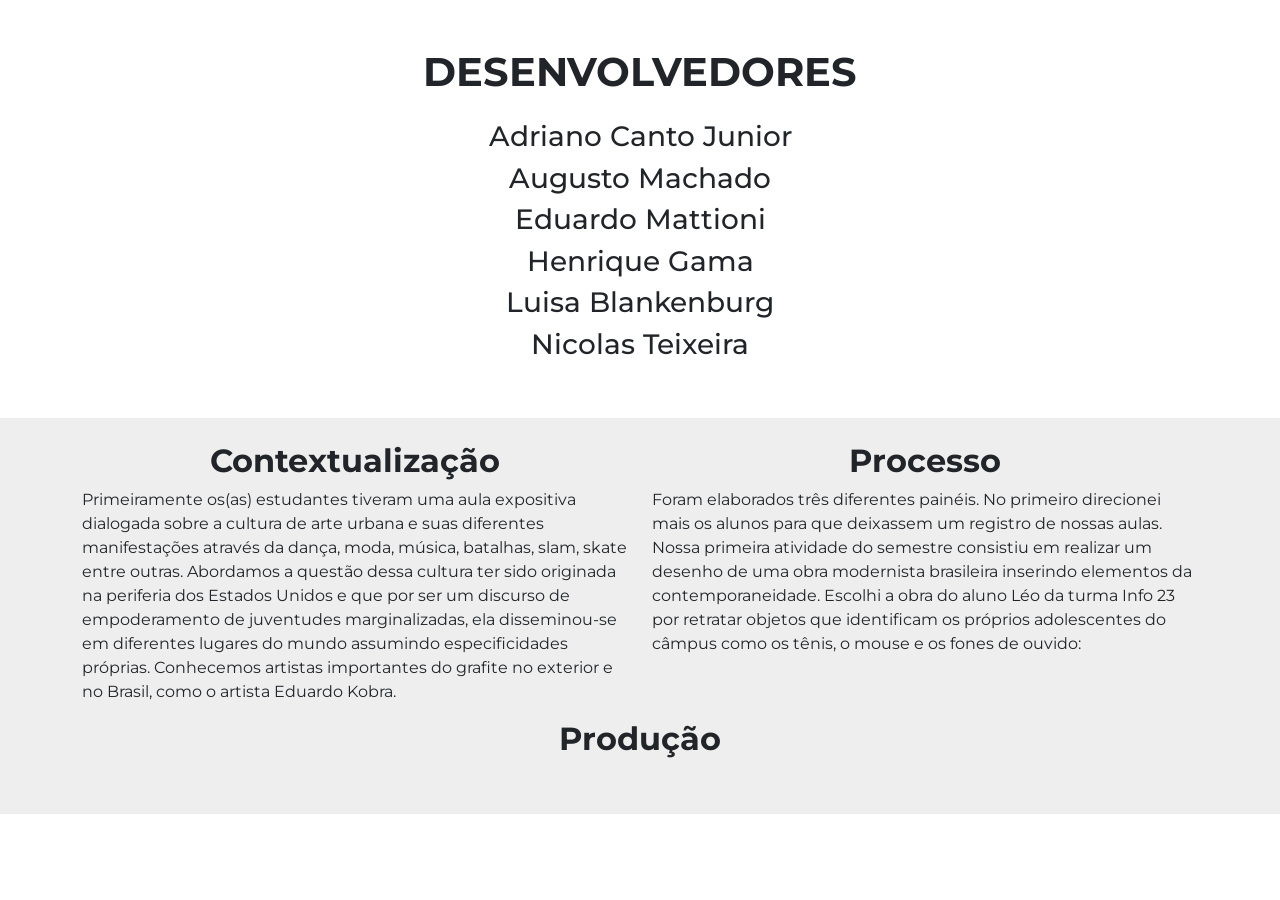
==== index.html @ 9ebeb899 "Add files via upload" ====
<!DOCTYPE html>
<html lang="en">

<head>
    <meta charset="UTF-8">
    <meta name="viewport" content="width=device-width, initial-scale=1.0">
    <link href="https://cdn.jsdelivr.net/npm/bootstrap@5.3.8/dist/css/bootstrap.min.css" rel="stylesheet"
        integrity="sha384-sRIl4kxILFvY47J16cr9ZwB07vP4J8+LH7qKQnuqkuIAvNWLzeN8tE5YBujZqJLB" crossorigin="anonymous">
    <script src="https://cdn.jsdelivr.net/npm/bootstrap@5.3.8/dist/js/bootstrap.bundle.min.js"
        integrity="sha384-FKyoEForCGlyvwx9Hj09JcYn3nv7wiPVlz7YYwJrWVcXK/BmnVDxM+D2scQbITxI"
        crossorigin="anonymous"></script>
    <link rel="preconnect" href="https://fonts.googleapis.com">
    <link rel="preconnect" href="https://fonts.gstatic.com" crossorigin>
    <link href="https://fonts.googleapis.com/css2?family=Montserrat:ital,wght@0,100..900;1,100..900&display=swap"
        rel="stylesheet">
    <link rel="stylesheet" href="style.css">
    <title>Document</title>
</head>

<body>
    <div class="cabecalho">
        <div class="container text-center">
            <div class="row">
                <div class="col"></div>
                <div class="col" id="pessoas">
                    <img class="img-fluid" src="img/Gemini_Generated_Image_yb9aywyb9aywyb9a.png" alt="">
                    <h1>Desenvolvedores</h1>
                    <h3>Adriano Canto Junior</h3>
                    <h3>Augusto Machado</h3>
                    <h3>Eduardo Mattioni</h3>
                    <h3>Henrique Gama</h3>
                    <h3>Luisa Blankenburg</h3>
                    <h3>Nicolas Teixeira</h3>
                </div>
                <div class="col"></div>
            </div>
        </div>
    </div>
    <div class="anna">
        <div class="container">
            <div class="row">
                <div class="col">
                    <h2 class="text-center">Contextualização</h2>
                    <p>Primeiramente os(as) estudantes tiveram uma aula expositiva dialogada sobre a cultura de arte
                        urbana e suas diferentes manifestações através da dança, moda, música, batalhas, slam, skate
                        entre outras.

                        Abordamos a questão dessa cultura ter sido originada na periferia dos Estados Unidos e que por
                        ser um discurso de empoderamento de juventudes marginalizadas, ela disseminou-se em diferentes
                        lugares do mundo assumindo especificidades próprias.

                        Conhecemos artistas importantes do grafite no exterior e no Brasil, como o artista Eduardo
                        Kobra.</p>
                </div>
                <div class="col">
                    <h2 class="text-center">Processo</h2>
                    <p>Foram elaborados três diferentes painéis. No primeiro direcionei mais os alunos para que
                        deixassem um registro de nossas aulas. Nossa primeira atividade do semestre consistiu em
                        realizar um desenho de uma obra modernista brasileira inserindo elementos da contemporaneidade.
                        Escolhi a obra do aluno Léo da turma Info 23 por retratar objetos que identificam os próprios
                        adolescentes do câmpus como os tênis, o mouse e os fones de ouvido:</p>
                </div>
            </div>
            <div class="row">
                <div class="col">
                    <h2 class="text-center">Produção</h2>
                    <img id="anna-img" class="img-fluid" src="img/IMG-20260318-WA0008.jpg" alt="">
                </div>
            </div>
        </div>
    </div>
</body>

</html>
---- style.css ----
body {
    font-family: "Montserrat", sans-serif;
}

h1{
    margin: 24px;
    font-weight: bold;
    text-transform: uppercase;
}

h2 {
    font-weight: bold;
}

.anna{
    background-color: #eee;
    padding: 24px;
}

#anna-img{
    width: 400px;
}

#pessoas{
    margin-bottom: 48px;
}
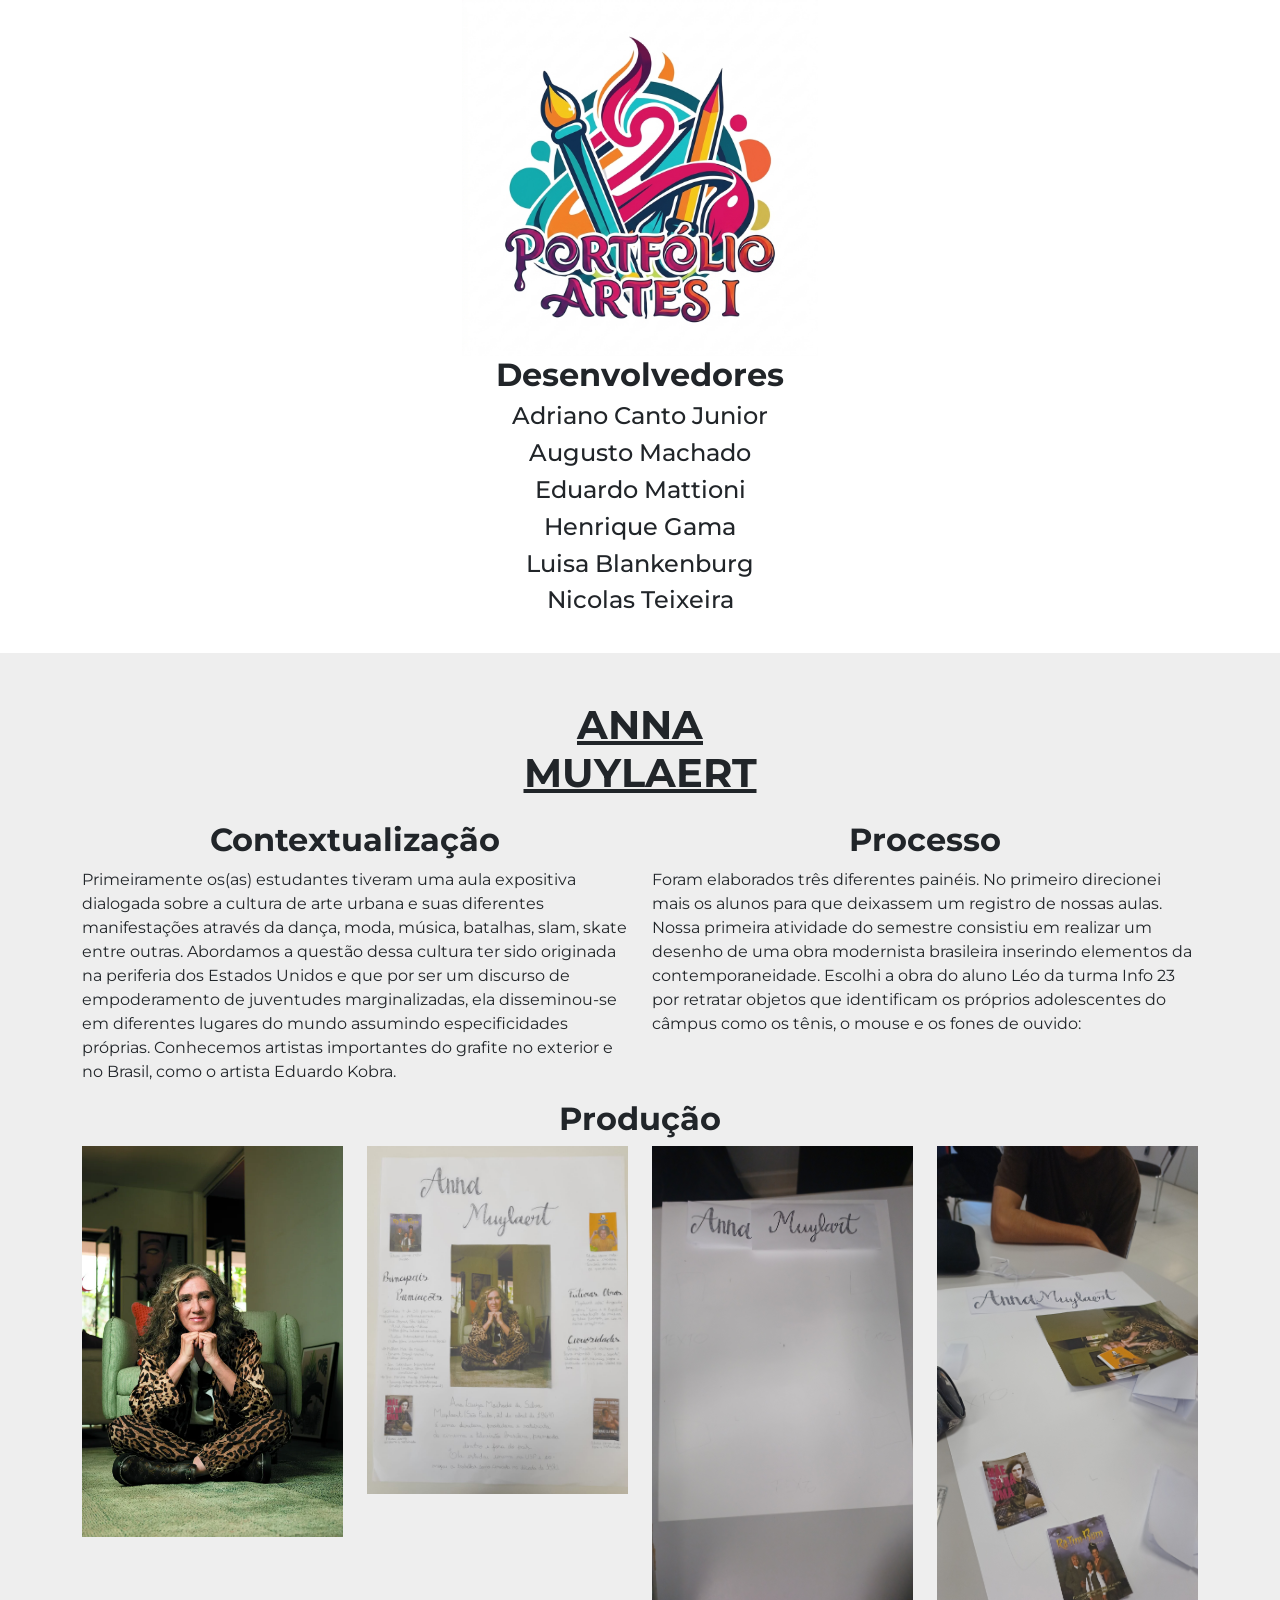
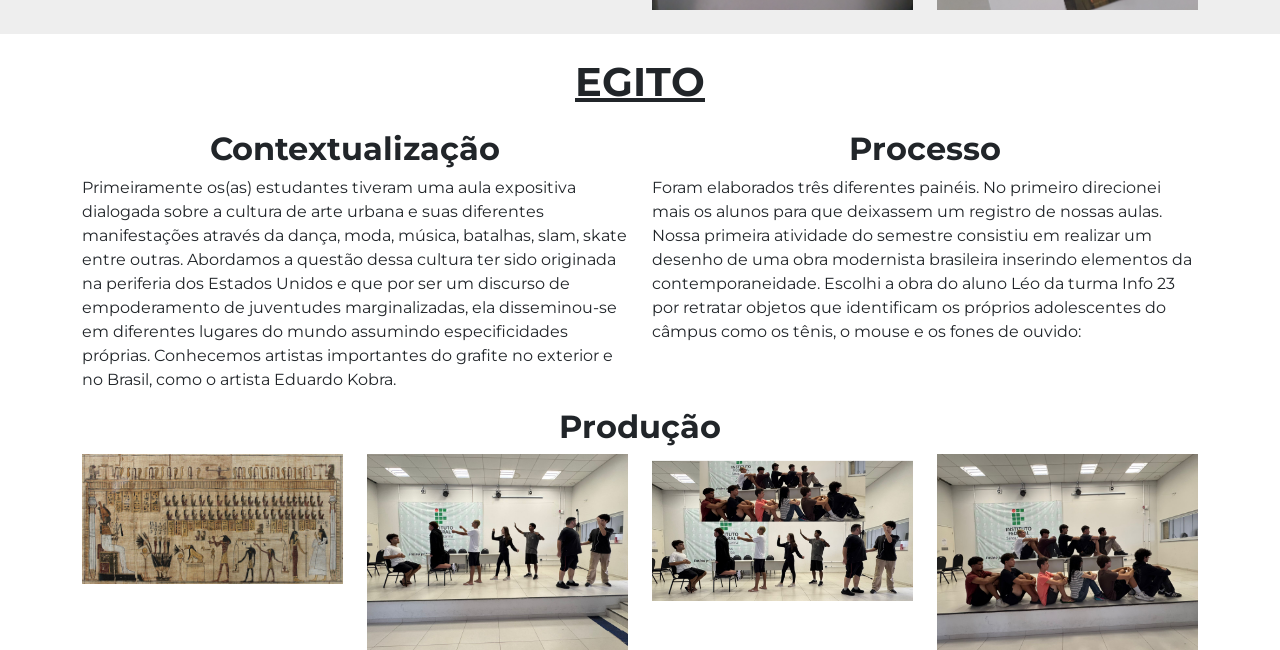
==== commit 88671c13: "Fazendo o Blog" ====
--- a/index.html
+++ b/index.html
@@ -23,20 +23,27 @@
             <div class="row">
                 <div class="col"></div>
                 <div class="col" id="pessoas">
-                    <img class="img-fluid" src="img/Gemini_Generated_Image_yb9aywyb9aywyb9a.png" alt="">
-                    <h1>Desenvolvedores</h1>
-                    <h3>Adriano Canto Junior</h3>
-                    <h3>Augusto Machado</h3>
-                    <h3>Eduardo Mattioni</h3>
-                    <h3>Henrique Gama</h3>
-                    <h3>Luisa Blankenburg</h3>
-                    <h3>Nicolas Teixeira</h3>
+                    <img class="img-fluid" src="img/logo.png" alt="">
+                    <h2>Desenvolvedores</h2>
+                    <h4>Adriano Canto Junior</h4>
+                    <h4>Augusto Machado</h4>
+                    <h4>Eduardo Mattioni</h4>
+                    <h4>Henrique Gama</h4>
+                    <h4>Luisa Blankenburg</h4>
+                    <h4>Nicolas Teixeira</h4>
                 </div>
                 <div class="col"></div>
             </div>
         </div>
     </div>
-    <div class="anna">
+    <div class="trabalho01">
+        <div class="row">
+            <div class="col"></div>
+            <div class="col">
+                <h1 class="titulo text-center">Anna Muylaert</h1>
+            </div>
+            <div class="col"></div>
+        </div>
         <div class="container">
             <div class="row">
                 <div class="col">
@@ -62,10 +69,64 @@
                 </div>
             </div>
             <div class="row">
+                <div class="col"></div>
                 <div class="col">
                     <h2 class="text-center">Produção</h2>
-                    <img id="anna-img" class="img-fluid" src="img/IMG-20260318-WA0008.jpg" alt="">
                 </div>
+                <div class="col"></div>
+            </div>
+            <div class="row">
+                <div class="col"><img class="img-fluid" src="img/ANNA/ANNA.png" alt=""></div>
+                <div class="col"><img class="img-fluid" src="img/ANNA/CARTAZ.jpg" alt=""></div>
+                <div class="col"><img class="img-fluid" src="img/ANNA/COMEÇO_CARTAZ.jpg" alt=""></div>
+                <div class="col"><img class="img-fluid" src="img/ANNA/FAZENDO_CARTAZ.jpg" alt=""></div>
+            </div>
+        </div>
+    </div>
+    <div class="trabalho02">
+        <div class="row">
+            <div class="col"></div>
+            <div class="col">
+                <h1 class="titulo text-center">Egito</h1>
+            </div>
+            <div class="col"></div>
+        </div>
+        <div class="container">
+            <div class="row">
+                <div class="col">
+                    <h2 class="text-center">Contextualização</h2>
+                    <p>Primeiramente os(as) estudantes tiveram uma aula expositiva dialogada sobre a cultura de arte
+                        urbana e suas diferentes manifestações através da dança, moda, música, batalhas, slam, skate
+                        entre outras.
+
+                        Abordamos a questão dessa cultura ter sido originada na periferia dos Estados Unidos e que por
+                        ser um discurso de empoderamento de juventudes marginalizadas, ela disseminou-se em diferentes
+                        lugares do mundo assumindo especificidades próprias.
+
+                        Conhecemos artistas importantes do grafite no exterior e no Brasil, como o artista Eduardo
+                        Kobra.</p>
+                </div>
+                <div class="col">
+                    <h2 class="text-center">Processo</h2>
+                    <p>Foram elaborados três diferentes painéis. No primeiro direcionei mais os alunos para que
+                        deixassem um registro de nossas aulas. Nossa primeira atividade do semestre consistiu em
+                        realizar um desenho de uma obra modernista brasileira inserindo elementos da contemporaneidade.
+                        Escolhi a obra do aluno Léo da turma Info 23 por retratar objetos que identificam os próprios
+                        adolescentes do câmpus como os tênis, o mouse e os fones de ouvido:</p>
+                </div>
+            </div>
+            <div class="row">
+                <div class="col"></div>
+                <div class="col">
+                    <h2 class="text-center">Produção</h2>
+                </div>
+                <div class="col"></div>
+            </div>
+            <div class="row">
+                <div class="col"><img class="img-fluid" src="img/EGITO/hieroglifos.jpg" alt=""></div>
+                <div class="col"><img class="img-fluid" src="img/EGITO/repilca1.jpg" alt=""></div>
+                <div class="col"><img class="img-fluid" src="img/EGITO/replica2.png" alt=""></div>
+                <div class="col"><img class="img-fluid" src="img/EGITO/replica3.jpg" alt=""></div>
             </div>
         </div>
     </div>
--- a/style.css
+++ b/style.css
@@ -12,15 +12,15 @@
     font-weight: bold;
 }
 
-.anna{
+.titulo{
+    text-decoration: underline;
+}
+
+.trabalho01{
     background-color: #eee;
     padding: 24px;
 }
 
-#anna-img{
-    width: 400px;
-}
-
 #pessoas{
-    margin-bottom: 48px;
+    margin-bottom: 30px;
 }
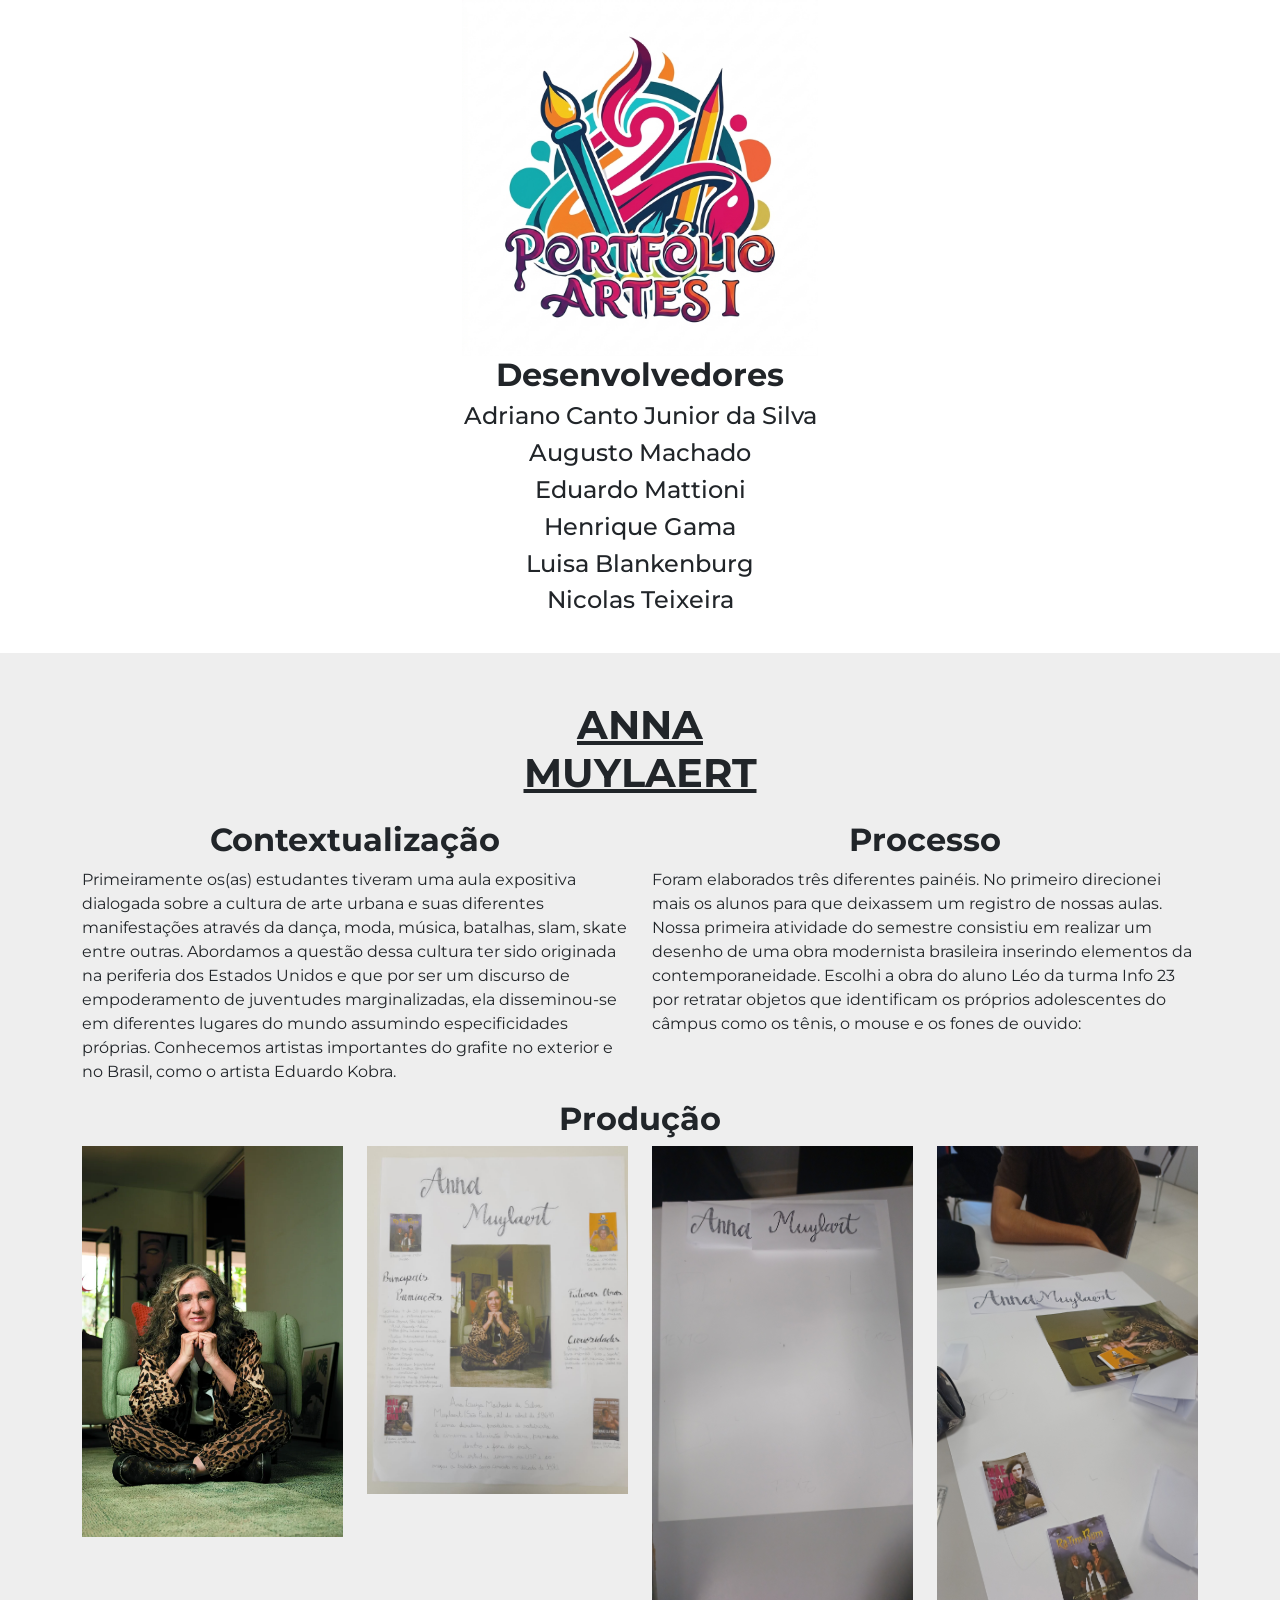
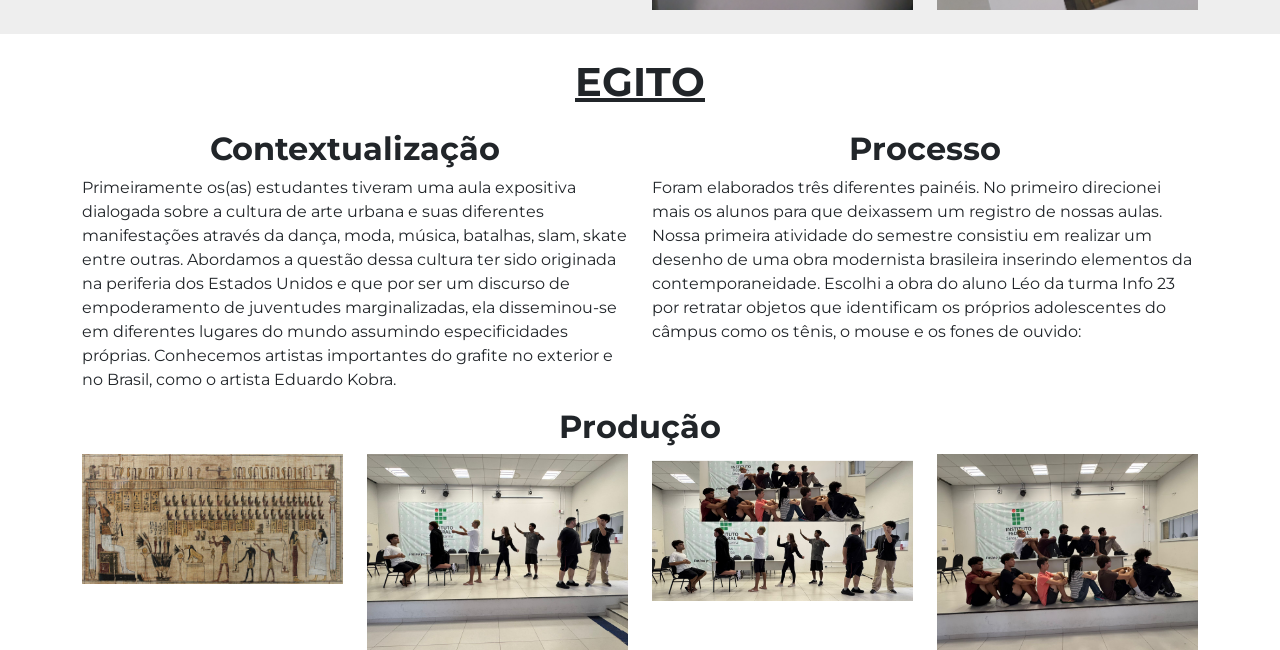
==== commit f258b5f6: "test" ====
--- a/index.html
+++ b/index.html
@@ -25,7 +25,7 @@
                 <div class="col" id="pessoas">
                     <img class="img-fluid" src="img/logo.png" alt="">
                     <h2>Desenvolvedores</h2>
-                    <h4>Adriano Canto Junior</h4>
+                    <h4>Adriano Canto Junior da Silva</h4>
                     <h4>Augusto Machado</h4>
                     <h4>Eduardo Mattioni</h4>
                     <h4>Henrique Gama</h4>
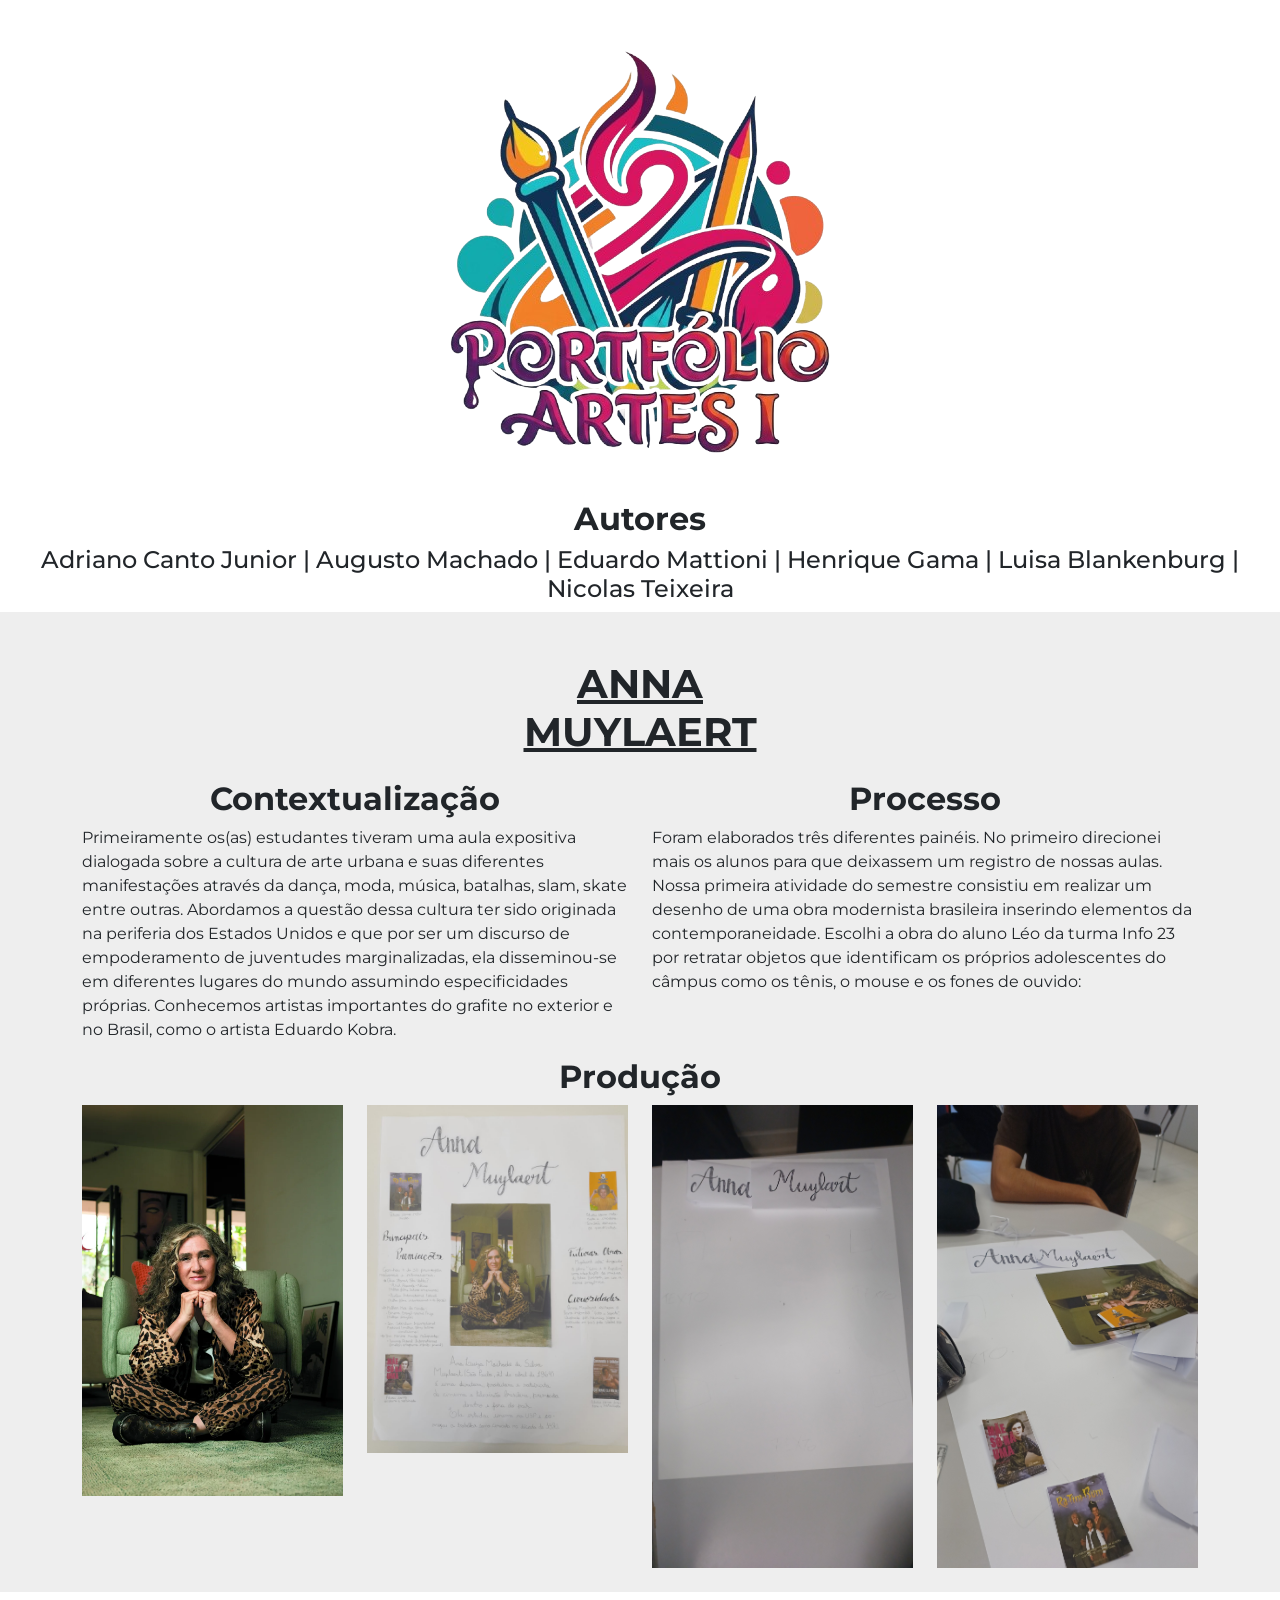
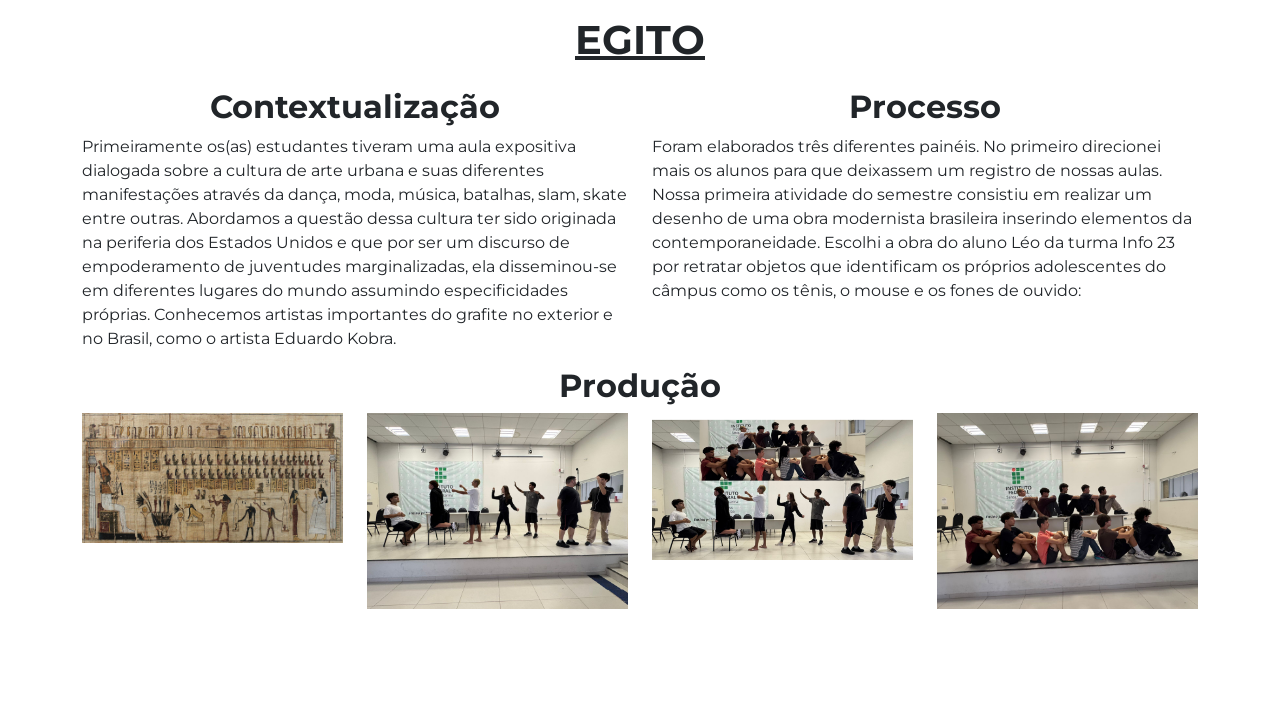
==== commit b60b370d: "Responsividade Ajustada" ====
--- a/index.html
+++ b/index.html
@@ -14,26 +14,18 @@
     <link href="https://fonts.googleapis.com/css2?family=Montserrat:ital,wght@0,100..900;1,100..900&display=swap"
         rel="stylesheet">
     <link rel="stylesheet" href="style.css">
-    <title>Document</title>
+    <link rel="shortcut icon" href="img/favicon.ico" type="image/x-icon">
+    <title>Blog de Artes - INFO24</title>
 </head>
 
 <body>
     <div class="cabecalho">
         <div class="container text-center">
-            <div class="row">
-                <div class="col"></div>
-                <div class="col" id="pessoas">
-                    <img class="img-fluid" src="img/logo.png" alt="">
-                    <h2>Desenvolvedores</h2>
-                    <h4>Adriano Canto Junior da Silva</h4>
-                    <h4>Augusto Machado</h4>
-                    <h4>Eduardo Mattioni</h4>
-                    <h4>Henrique Gama</h4>
-                    <h4>Luisa Blankenburg</h4>
-                    <h4>Nicolas Teixeira</h4>
-                </div>
-                <div class="col"></div>
-            </div>
+            <img class="img-fluid" src="img/logo.png" alt="">
+        </div>
+        <div class="text-center">
+            <h2>Autores</h2>
+            <h4>Adriano Canto Junior | Augusto Machado | Eduardo Mattioni | Henrique Gama | Luisa Blankenburg | Nicolas Teixeira</h4>
         </div>
     </div>
     <div class="trabalho01">
--- a/style.css
+++ b/style.css
@@ -1,5 +1,6 @@
 body {
     font-family: "Montserrat", sans-serif;
+    padding-bottom: 96px;
 }
 
 h1{
@@ -23,4 +24,13 @@
 
 #pessoas{
     margin-bottom: 30px;
+}
+
+@media (max-width: 576px) {
+    .row .col {
+        width: 100%;
+        flex: 0 0 100%;
+        max-width: 100%;
+        margin-bottom: 16px;
+    }
 }
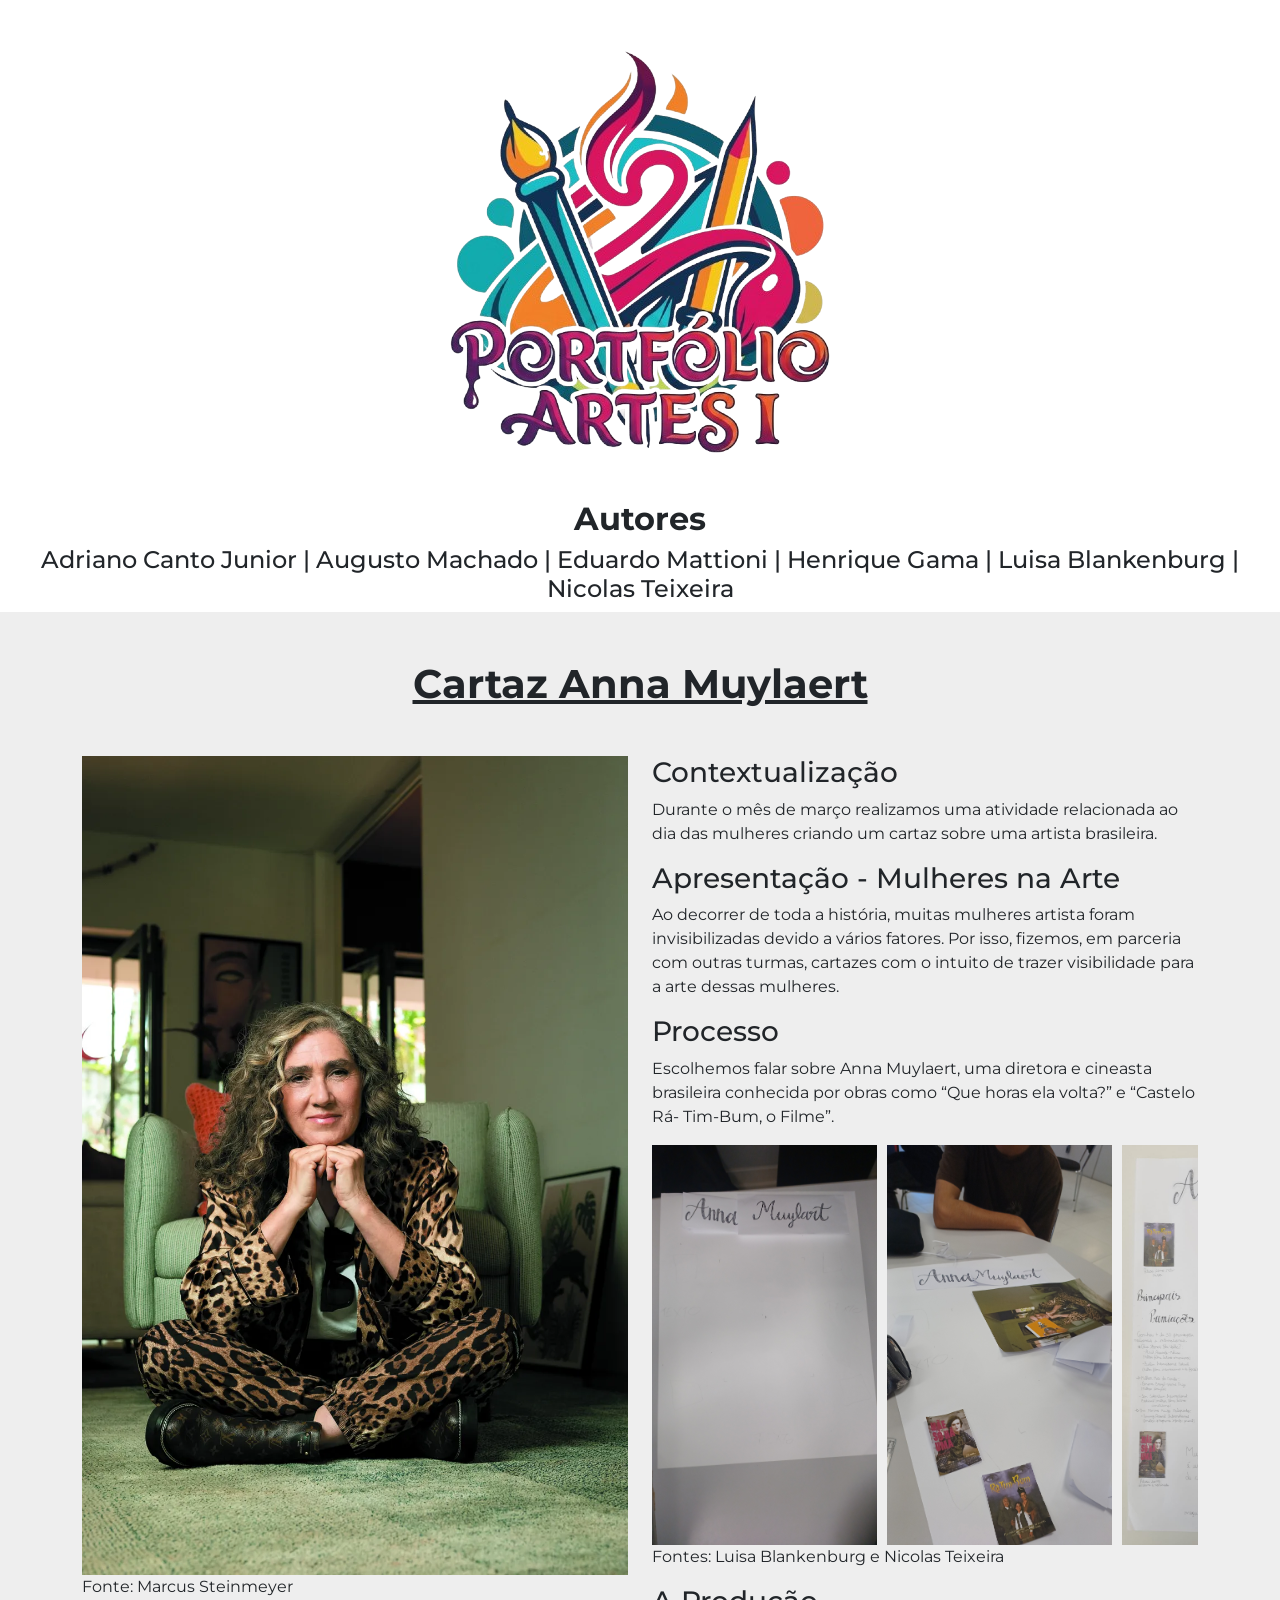
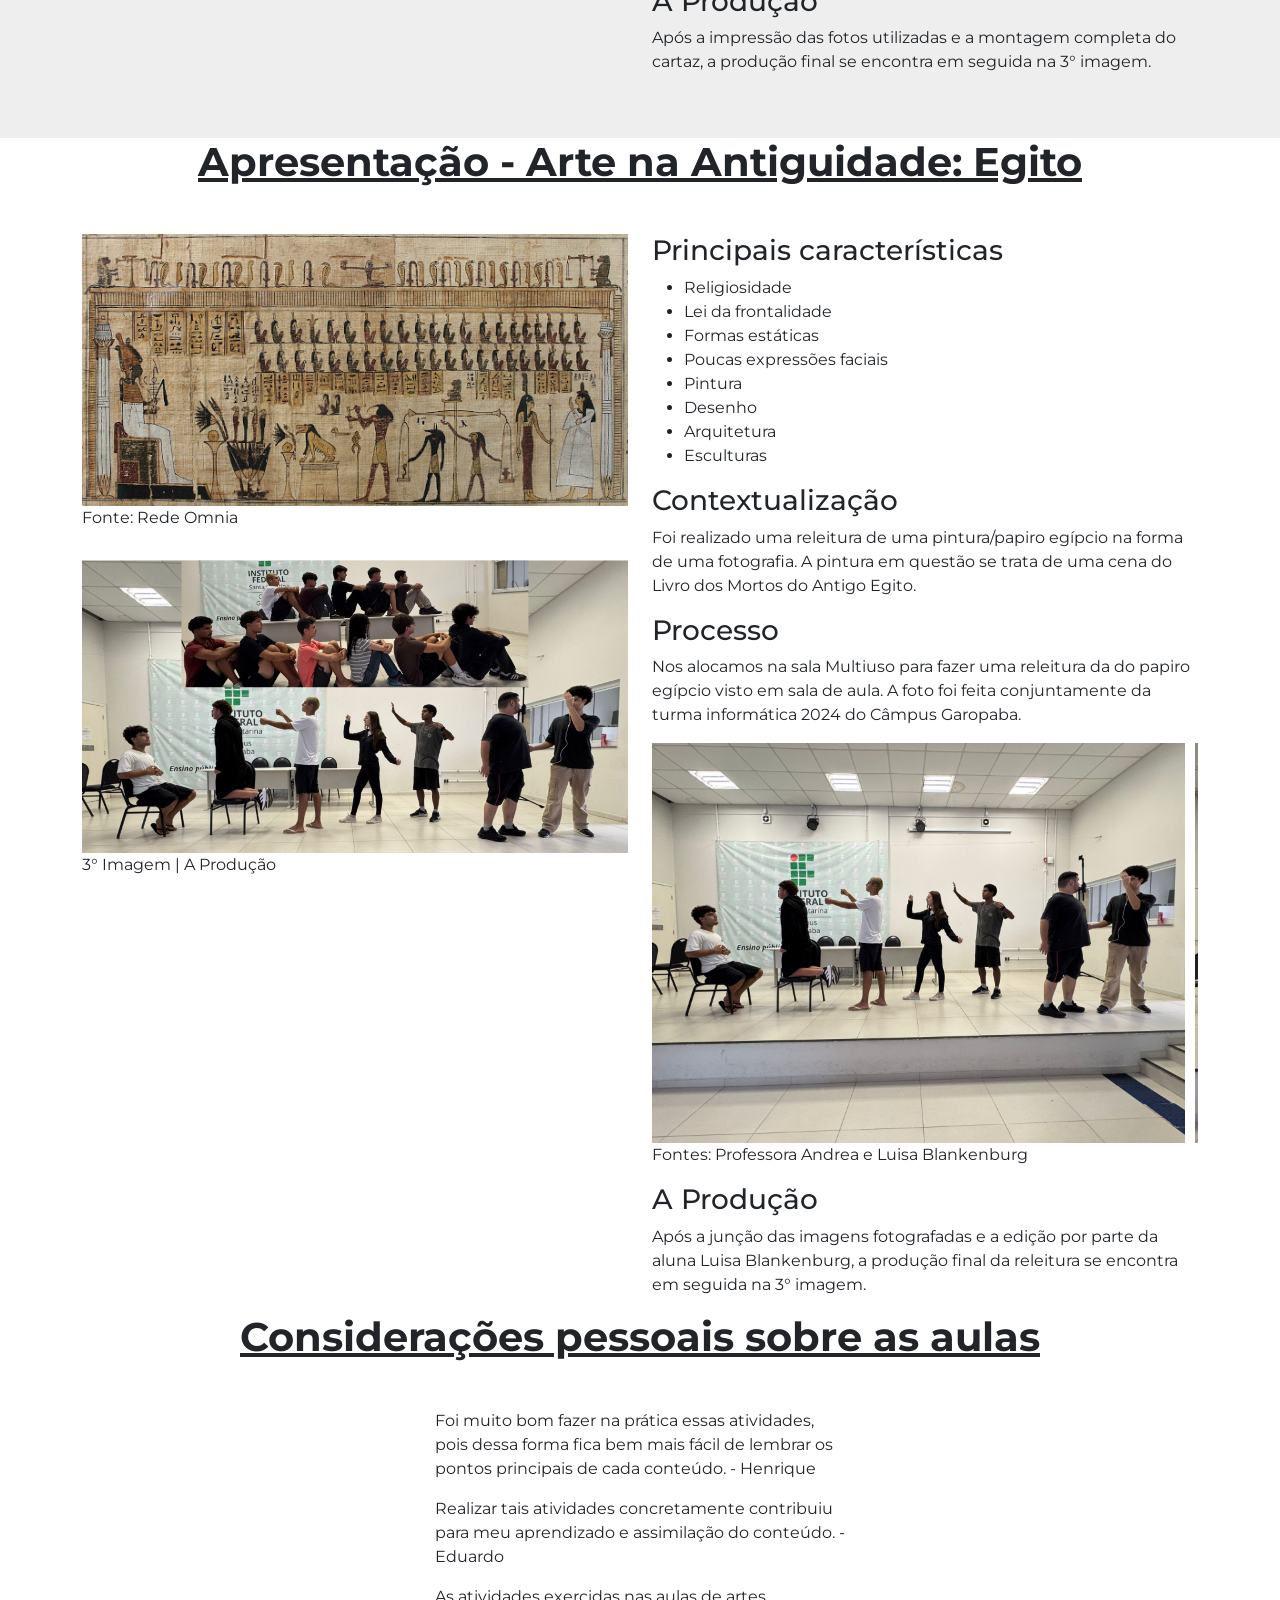
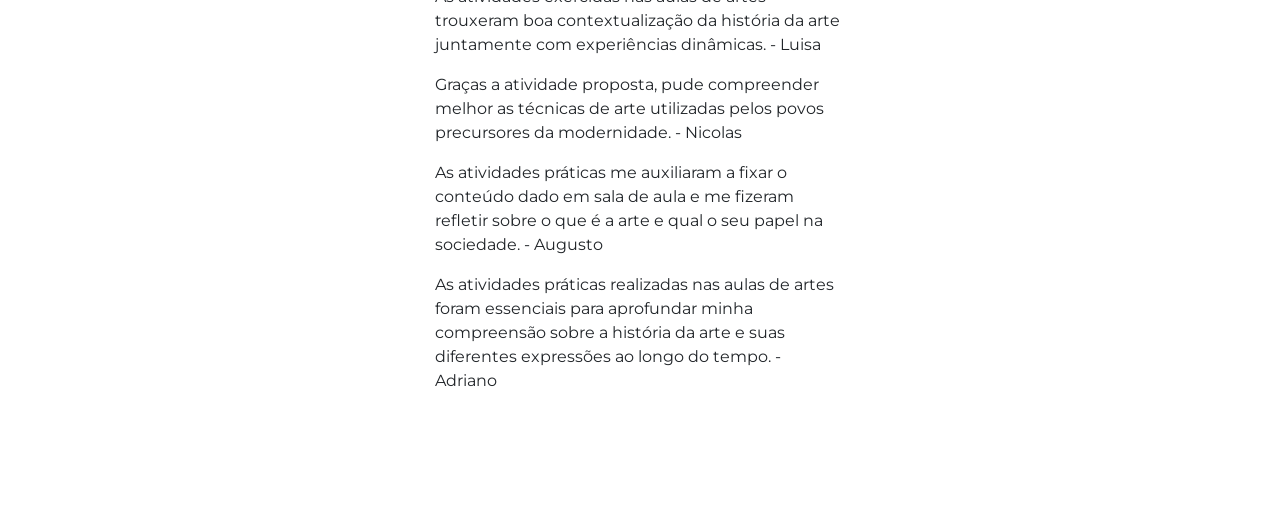
==== commit fd83181a: "Finalizado" ====
--- a/index.html
+++ b/index.html
@@ -18,6 +18,8 @@
     <title>Blog de Artes - INFO24</title>
 </head>
 
+<script src="live-reload.js"></script>
+
 <body>
     <div class="cabecalho">
         <div class="container text-center">
@@ -25,102 +27,136 @@
         </div>
         <div class="text-center">
             <h2>Autores</h2>
-            <h4>Adriano Canto Junior | Augusto Machado | Eduardo Mattioni | Henrique Gama | Luisa Blankenburg | Nicolas Teixeira</h4>
+            <h4>Adriano Canto Junior | Augusto Machado | Eduardo Mattioni | Henrique Gama | Luisa Blankenburg | Nicolas
+                Teixeira</h4>
         </div>
     </div>
     <div class="trabalho01">
-        <div class="row">
-            <div class="col"></div>
-            <div class="col">
-                <h1 class="titulo text-center">Anna Muylaert</h1>
-            </div>
-            <div class="col"></div>
-        </div>
         <div class="container">
+            <h1 class="text-center">Cartaz Anna Muylaert</h1>
             <div class="row">
-                <div class="col">
-                    <h2 class="text-center">Contextualização</h2>
-                    <p>Primeiramente os(as) estudantes tiveram uma aula expositiva dialogada sobre a cultura de arte
-                        urbana e suas diferentes manifestações através da dança, moda, música, batalhas, slam, skate
-                        entre outras.
-
-                        Abordamos a questão dessa cultura ter sido originada na periferia dos Estados Unidos e que por
-                        ser um discurso de empoderamento de juventudes marginalizadas, ela disseminou-se em diferentes
-                        lugares do mundo assumindo especificidades próprias.
-
-                        Conhecemos artistas importantes do grafite no exterior e no Brasil, como o artista Eduardo
-                        Kobra.</p>
+                <div class="col" id="imagem">
+                    <div>
+                        <img src="img/ANNA/ANNA.png" alt="" class="img-fluid">
+                        <p>Fonte: Marcus Steinmeyer</p>
+                    </div>
                 </div>
                 <div class="col">
-                    <h2 class="text-center">Processo</h2>
-                    <p>Foram elaborados três diferentes painéis. No primeiro direcionei mais os alunos para que
-                        deixassem um registro de nossas aulas. Nossa primeira atividade do semestre consistiu em
-                        realizar um desenho de uma obra modernista brasileira inserindo elementos da contemporaneidade.
-                        Escolhi a obra do aluno Léo da turma Info 23 por retratar objetos que identificam os próprios
-                        adolescentes do câmpus como os tênis, o mouse e os fones de ouvido:</p>
+                    <h3>Contextualização</h3>
+                    <p>Durante o mês de março realizamos
+                        uma atividade relacionada ao dia
+                        das mulheres criando um cartaz
+                        sobre uma artista brasileira.
+                    </p>
+                    <h3>Apresentação - Mulheres na Arte</h3>
+                    <p>Ao decorrer de toda a história, muitas mulheres
+                        artista foram invisibilizadas devido a vários
+                        fatores. Por isso, fizemos, em parceria com
+                        outras turmas, cartazes com o intuito de trazer
+                        visibilidade para a arte dessas mulheres.</p>
+                    <h3>Processo</h3>
+                    <p>Escolhemos falar sobre Anna
+                        Muylaert, uma diretora e cineasta
+                        brasileira conhecida por obras como
+                        “Que horas ela volta?” e “Castelo Rá-
+                        Tim-Bum, o Filme”.</p>
+                    <div class="processo">
+                        <img src="img/ANNA/COMEÇO_CARTAZ.jpg" alt="" class="img-fluid">
+                        <img src="img/ANNA/FAZENDO_CARTAZ.jpg" alt="" class="img-fluid">
+                        <img src="img/ANNA/CARTAZ.jpg" alt="" class="img-fluid" style="width: 250px;">
+                    </div>
+                    <p>Fontes: Luisa Blankenburg e Nicolas Teixeira</p>
+                    <h3>A Produção</h3>
+                    <p>Após a impressão das fotos
+                        utilizadas e a montagem
+                        completa do cartaz, a produção
+                        final se encontra em seguida na 3° imagem.</p>
                 </div>
-            </div>
-            <div class="row">
-                <div class="col"></div>
-                <div class="col">
-                    <h2 class="text-center">Produção</h2>
-                </div>
-                <div class="col"></div>
-            </div>
-            <div class="row">
-                <div class="col"><img class="img-fluid" src="img/ANNA/ANNA.png" alt=""></div>
-                <div class="col"><img class="img-fluid" src="img/ANNA/CARTAZ.jpg" alt=""></div>
-                <div class="col"><img class="img-fluid" src="img/ANNA/COMEÇO_CARTAZ.jpg" alt=""></div>
-                <div class="col"><img class="img-fluid" src="img/ANNA/FAZENDO_CARTAZ.jpg" alt=""></div>
             </div>
         </div>
     </div>
     <div class="trabalho02">
-        <div class="row">
-            <div class="col"></div>
-            <div class="col">
-                <h1 class="titulo text-center">Egito</h1>
-            </div>
-            <div class="col"></div>
-        </div>
         <div class="container">
+            <h1 class="text-center">Apresentação - Arte na Antiguidade: Egito</h1>
             <div class="row">
-                <div class="col">
-                    <h2 class="text-center">Contextualização</h2>
-                    <p>Primeiramente os(as) estudantes tiveram uma aula expositiva dialogada sobre a cultura de arte
-                        urbana e suas diferentes manifestações através da dança, moda, música, batalhas, slam, skate
-                        entre outras.
-
-                        Abordamos a questão dessa cultura ter sido originada na periferia dos Estados Unidos e que por
-                        ser um discurso de empoderamento de juventudes marginalizadas, ela disseminou-se em diferentes
-                        lugares do mundo assumindo especificidades próprias.
-
-                        Conhecemos artistas importantes do grafite no exterior e no Brasil, como o artista Eduardo
-                        Kobra.</p>
+                <div class="col" id="imagem">
+                    <div>
+                        <img src="img/EGITO/hieroglifos.png" alt="" class="img-fluid">
+                        <p>Fonte: Rede Omnia</p>
+                        <img src="img/EGITO/replica3.png" alt="" class="img-fluid">
+                        <p>3° Imagem | A Produção</p>
+                    </div>
                 </div>
                 <div class="col">
-                    <h2 class="text-center">Processo</h2>
-                    <p>Foram elaborados três diferentes painéis. No primeiro direcionei mais os alunos para que
-                        deixassem um registro de nossas aulas. Nossa primeira atividade do semestre consistiu em
-                        realizar um desenho de uma obra modernista brasileira inserindo elementos da contemporaneidade.
-                        Escolhi a obra do aluno Léo da turma Info 23 por retratar objetos que identificam os próprios
-                        adolescentes do câmpus como os tênis, o mouse e os fones de ouvido:</p>
+                    <h3>Principais características</h3>
+                    <ul>
+                        <li>Religiosidade</li>
+                        <li>Lei da frontalidade</li>
+                        <li>Formas estáticas</li>
+                        <li>Poucas expressões faciais</li>
+                        <li>Pintura</li>
+                        <li>Desenho</li>
+                        <li>Arquitetura</li>
+                        <li>Esculturas</li>
+                    </ul>
+                    <h3>Contextualização</h3>
+                    <p>Foi realizado uma releitura de
+                        uma pintura/papiro egípcio
+                        na forma de uma fotografia. A
+                        pintura em questão se trata
+                        de uma cena do Livro dos
+                        Mortos do Antigo Egito.
+                    </p>
+                    <h3>Processo</h3>
+                    <p>Nos alocamos na sala Multiuso para fazer uma releitura da do
+                        papiro egípcio visto em sala de aula. A foto foi feita conjuntamente
+                        da turma informática 2024 do Câmpus Garopaba.</p>
+                    <div class="processo">
+                        <img src="img/EGITO/repilca1.png" alt="" class="img-fluid">
+                        <img src="img/EGITO/replica2.png" alt="" class="img-fluid">
+                    </div>
+                    <p>Fontes: Professora Andrea e Luisa Blankenburg</p>
+                    <h3>A Produção</h3>
+                    <p>Após a junção das imagens fotografadas e a edição por parte da aluna
+                        Luisa Blankenburg, a produção final da releitura se encontra em seguida na 3° imagem.</p>
                 </div>
             </div>
-            <div class="row">
-                <div class="col"></div>
-                <div class="col">
-                    <h2 class="text-center">Produção</h2>
-                </div>
-                <div class="col"></div>
-            </div>
-            <div class="row">
-                <div class="col"><img class="img-fluid" src="img/EGITO/hieroglifos.jpg" alt=""></div>
-                <div class="col"><img class="img-fluid" src="img/EGITO/repilca1.jpg" alt=""></div>
-                <div class="col"><img class="img-fluid" src="img/EGITO/replica2.png" alt=""></div>
-                <div class="col"><img class="img-fluid" src="img/EGITO/replica3.jpg" alt=""></div>
-            </div>
         </div>
+    </div>
+    <h1 class="text-center">Considerações pessoais sobre as aulas</h1>
+    <div class="row">
+        <div class="col"></div>
+        <div class="col">
+            <p>
+                Foi muito bom fazer na prática essas atividades, pois dessa forma fica bem mais fácil de lembrar os
+                pontos
+                principais de cada conteúdo. - Henrique
+            </p>
+            <p>
+                Realizar tais atividades concretamente contribuiu para meu aprendizado e assimilação do conteúdo. -
+                Eduardo
+            </p>
+            <p>
+                As atividades exercidas nas aulas de artes trouxeram boa contextualização da história da arte juntamente
+                com
+                experiências dinâmicas. - Luisa
+            </p>
+            <p>
+                Graças a atividade proposta, pude compreender melhor as técnicas de arte utilizadas pelos povos
+                precursores da
+                modernidade. - Nicolas
+            </p>
+            <p>
+                As atividades práticas me auxiliaram a fixar o conteúdo dado em sala de aula e me fizeram refletir sobre
+                o que é a
+                arte e qual o seu papel na sociedade. - Augusto
+            </p>
+            <p>
+                As atividades práticas realizadas nas aulas de artes foram essenciais para aprofundar minha compreensão
+                sobre a história da arte e suas diferentes expressões ao longo do tempo. - Adriano
+            </p>
+        </div>
+        <div class="col"></div>
     </div>
 </body>
 
--- a/style.css
+++ b/style.css
@@ -3,34 +3,69 @@
     padding-bottom: 96px;
 }
 
-h1{
-    margin: 24px;
+h1 {
     font-weight: bold;
-    text-transform: uppercase;
+    text-decoration-line: underline;
+    margin-bottom: 48px;
 }
 
 h2 {
     font-weight: bold;
 }
 
-.titulo{
-    text-decoration: underline;
+.processo {
+    display: flex;
+    flex-direction: row;
+    row-gap: 10px;
+    overflow: auto;
+    scrollbar-width: none;
+}
+
+.processo img {
+    height: 400px;
+    margin-right: 10px;
+}
+
+.producao {
+    display: flex;
+    flex-direction: row;
 }
 
 .trabalho01{
     background-color: #eee;
-    padding: 24px;
+    padding: 48px;
 }
 
-#pessoas{
-    margin-bottom: 30px;
-}
-
-@media (max-width: 576px) {
+@media (max-width: 500px) {
     .row .col {
         width: 100%;
         flex: 0 0 100%;
         max-width: 100%;
         margin-bottom: 16px;
+        align-items: center;
+    }
+
+    body {
+        padding: 20px;
+    }
+
+    .processo {
+        display: flex;
+        flex-direction: column;
+        width: 100%;
+        flex: 0 0 100%;
+        max-width: 100%;
+        margin-bottom: 16px;
+        align-items: center;
+    }
+
+    .producao {
+        display: flex;
+        flex-direction: column;
+        width: 100%;
+        flex: 0 0 100%;
+        max-width: 100%;
+        margin-bottom: 16px;
+        align-items: center;
     }
 }
